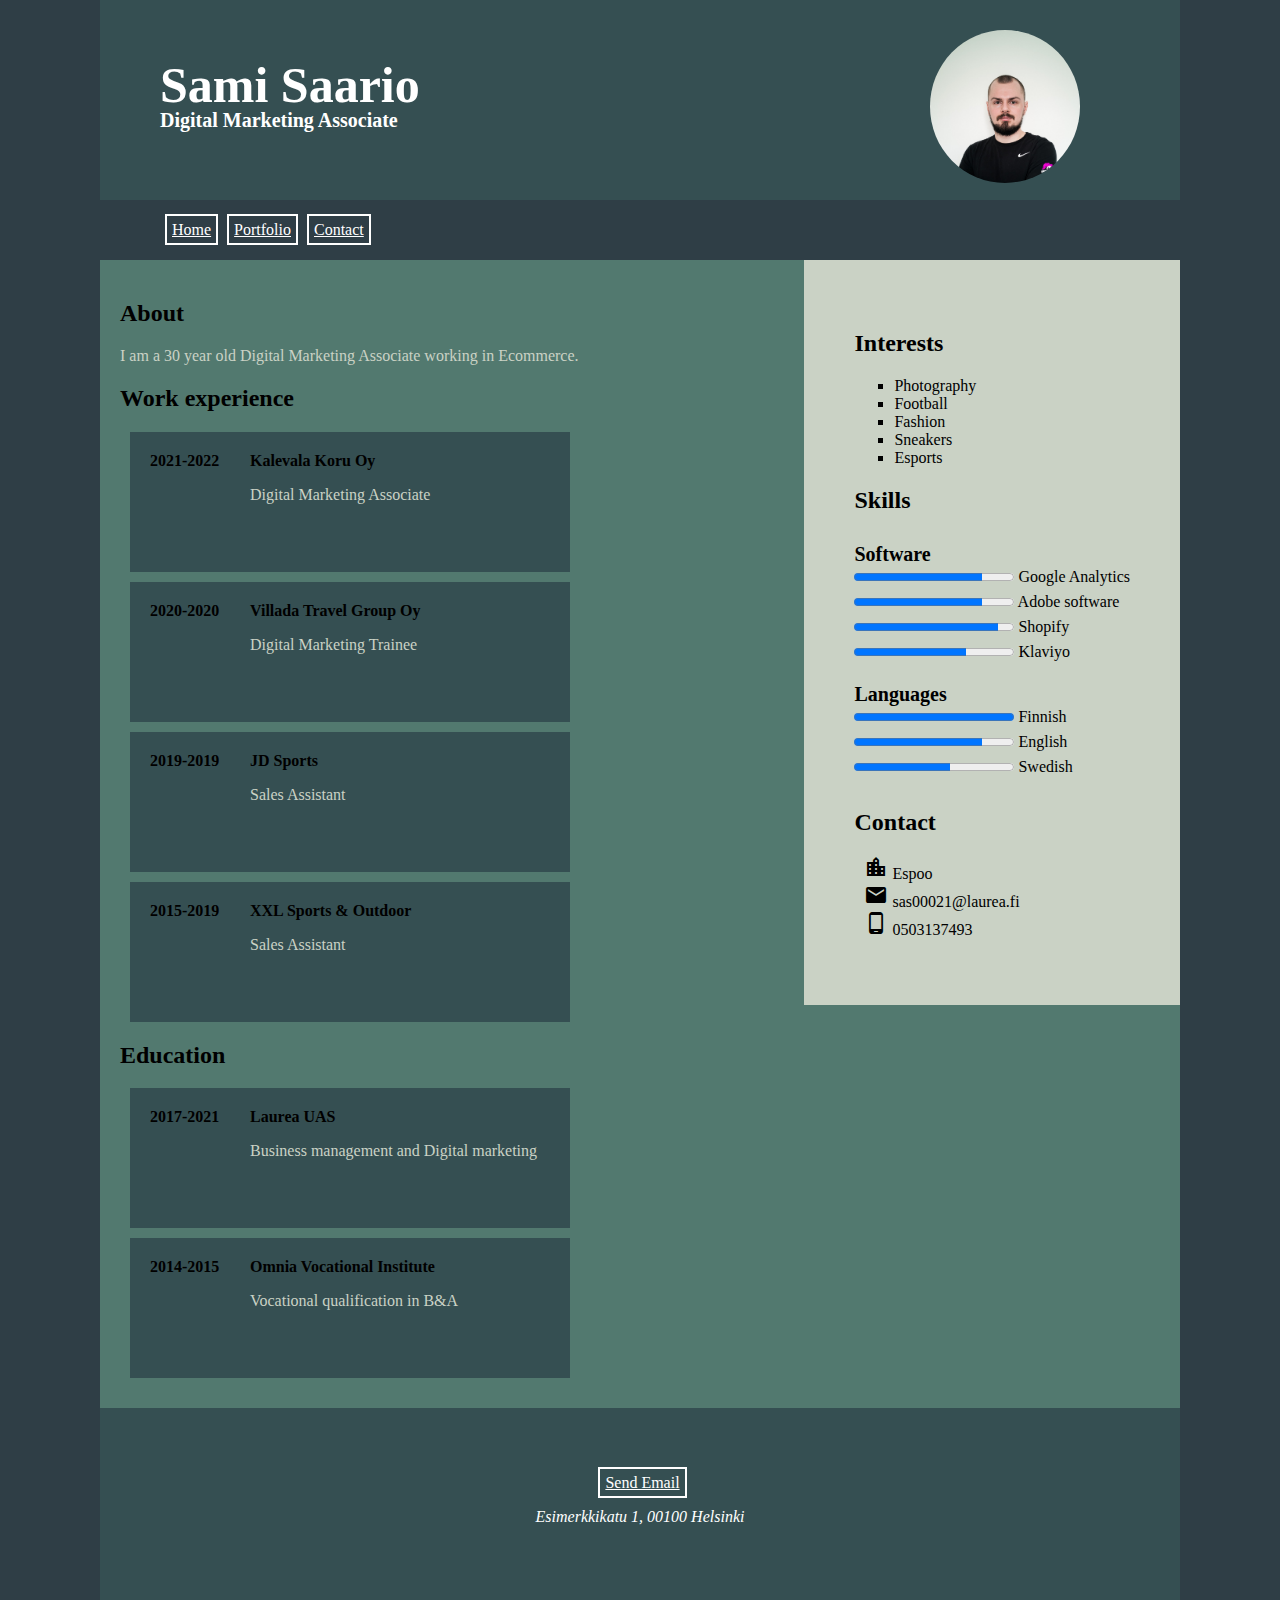
==== index.html @ dad1b07b "Update index.html" ====
<!DOCTYPE html>
<html>
	<head>
		<link rel="stylesheet" href="style.css">
		<link href="https://fonts.googleapis.com/icon?family=Material+Icons" rel="stylesheet">
	</head>
	<body>
<header>
<div class="header">
	<h1>Sami Saario</h1>
<h3>Digital Marketing Associate</h3>
</div>
<img src="cvkuva.jpg" class="cvkuva" alt="profile picture">

</header>
<nav>
		<a href="https://sas00021.github.io/index.html">Home</a>
		<a href="https://sas00021.github.io/portfolio.html">Portfolio</a>
		<a href="#contact">Contact</a>
</nav>
<aside>	
<h2>Interests</h2>
	<ul>
		<li>Photography</li>
		<li>Football</li>
		<li>Fashion</li>
		<li>Sneakers</li>
		<li>Esports</li>
	</ul>
<h2>Skills</h2>
<div class="skills">
<h3>Software</h3>
		<div>
<progress value="80" max="100">80</progress> 
Google Analytics
<br>
<progress value="80" max="100">80</progress> 
Adobe software
<br>
<progress value="90" max="100">90</progress> 
Shopify
<br>
<progress value="70" max="100">70</progress> 
Klaviyo
		</div>
</div>
<div class="skills">
<h3>Languages</h3>
		<div>
<progress value="100" max="100">100</progress> 
Finnish
<br>
<progress value="80" max="100">80</progress> 
English
<br>
<progress value="60" max="100">60</progress> 
Swedish
		</div>
</div>
<h2>Contact</h2>
<ol>
		<li><i class="material-icons">location_city</i> Espoo</li>
		<li><i class="material-icons">email</i> sas00021@laurea.fi</li>
		<li><i class="material-icons">phone_android</i> 0503137493</li>
	</ol>
</div>
</aside>
<section>
		<h2>About</h2>
		<p>I am a 30 year old Digital Marketing Associate working in Ecommerce.</p>
<h2>Work experience</h2>
<article>
	<h4>2021-2022</h4>
	<div class="article">
	<h4>Kalevala Koru Oy</h4>
	<p>Digital Marketing Associate</p>
	</div>
</article>
<article>
	<h4>2020-2020</h4>
	<div class="article">
	<h4>Villada Travel Group Oy</h4>
	<p>Digital Marketing Trainee</p>
	</div>
</article>
<article>
	<h4>2019-2019</h4>
	<div class="article">
	<h4>JD Sports</h4>
	<p>Sales Assistant</p>
	</div>
</article>
<article>
	<h4>2015-2019</h4>
	<div class="article">
	<h4>XXL Sports & Outdoor</h4>
	<p>Sales Assistant</p>
	</div>
</article>
<h2>Education</h2>
<article>
	<h4>2017-2021</h4>
	<div class="article">
	<h4>Laurea UAS</h4>
	<p>Business management and Digital marketing</p>
	</div>
</article>
<article>
	<h4>2014-2015</h4>
	<div class="article">
	<h4>Omnia Vocational Institute</h4>
	<p>Vocational qualification in B&A</p>
	</div>
</article>
</section>
<footer id="contact">
<a href="mailto:email@example.com">Send Email</a>
<address>
Esimerkkikatu 1, 00100 Helsinki
</address>
</footer>
	</body>
</html>
---- style.css ----
body {
background-color: #2F3E46;
max-width: 1080px;
  margin: auto;
}
header {
background-color: #354F52;
color: White;
height: 200px;
text-align: center;
}
nav {
background-color: #2F3E46;
color: White;
height: 50px;
padding: 5px 60px;
}
section {
background-color: #52796F;
padding: 20px;
}
article {
height: 100px;
width: 400px;
background-color: #354F52;
padding: 20px;
margin: 10px;
}
aside {
float: right;
background-color: #CAD2C5;
padding: 50px;
}
footer {
background-color: #354F52;
color: White;
height: 100px;
text-align: center;
padding: 50px;
}
h1 {
font-size: 50px;
line-height: 50px;
margin: 0;
}
h3 {
font-size: 20px;
text-align: left;
line-height: 20px;
margin: 0;
}
p {
color: #CAD2C5;
font-size: 16px; 
}
ol {
padding: 0px 10px;
list-style-type: none;
}
ul {list-style-type: square;
}
a {
line-height: 50px;
color: #FFFFFF;
border: 2px solid #FFFFFF;
margin-left: 5px;
padding: 5px 5px;
}
.row {
display: flex;
flex-wrap: wrap;
padding: 10px;
}
.column {
  flex: 50%;
  padding: 0 4px;
}
.column img {
  width: 300px;
  margin-top: 8px;
  vertical-align: middle;
}
.text {
width: 600px;
background-color: #354F52;
padding: 20px;
}
.cvkuva {
border-radius: 50%;
width: 150px;
float: right;
padding: 30px 100px;
}
.header {
float: left;
padding: 60px;
}
.article {
width: 300px;
float: right;
text-align: left;
}
h4 {
display: inline;
}
.skills {
padding: 10px 0px;
line-height: 25px;
}
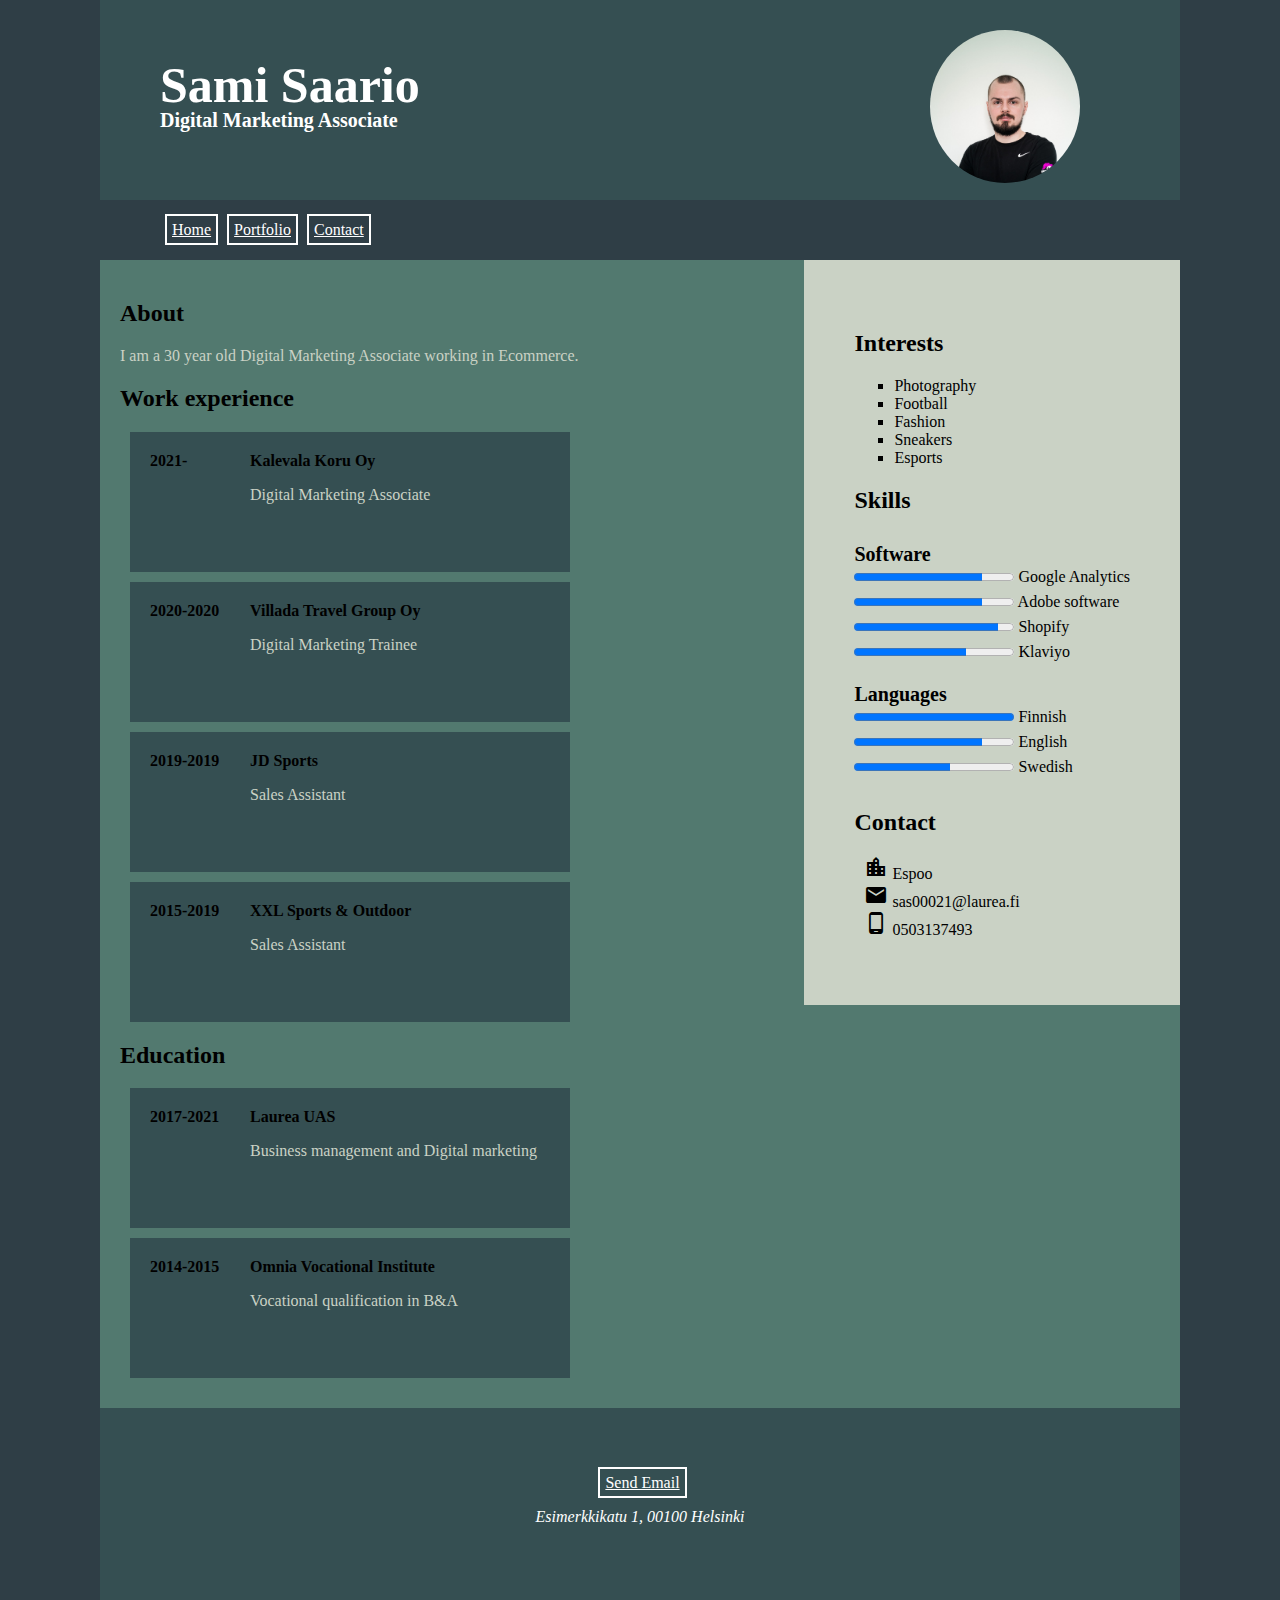
==== commit 2df2b707: "Update index.html" ====
--- a/index.html
+++ b/index.html
@@ -70,7 +70,7 @@
 		<p>I am a 30 year old Digital Marketing Associate working in Ecommerce.</p>
 <h2>Work experience</h2>
 <article>
-	<h4>2021-2022</h4>
+	<h4>2021-</h4>
 	<div class="article">
 	<h4>Kalevala Koru Oy</h4>
 	<p>Digital Marketing Associate</p>
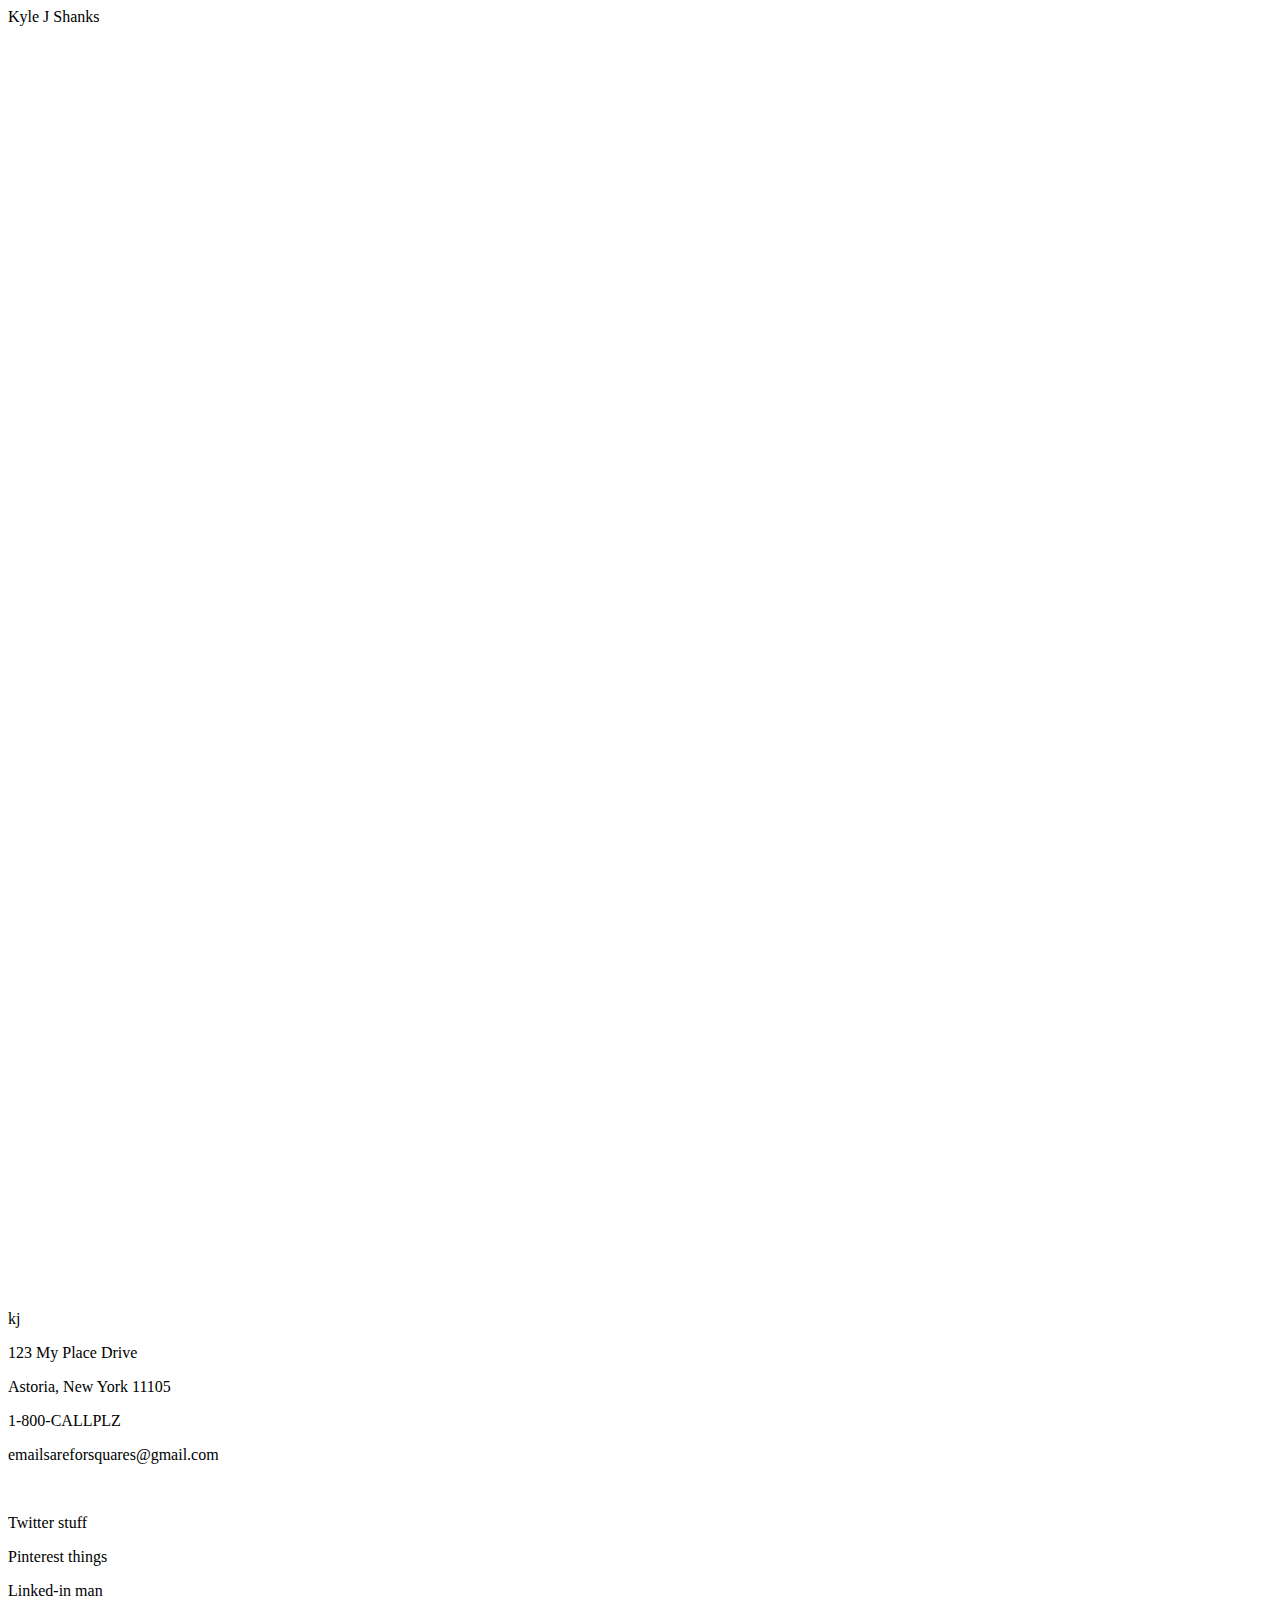
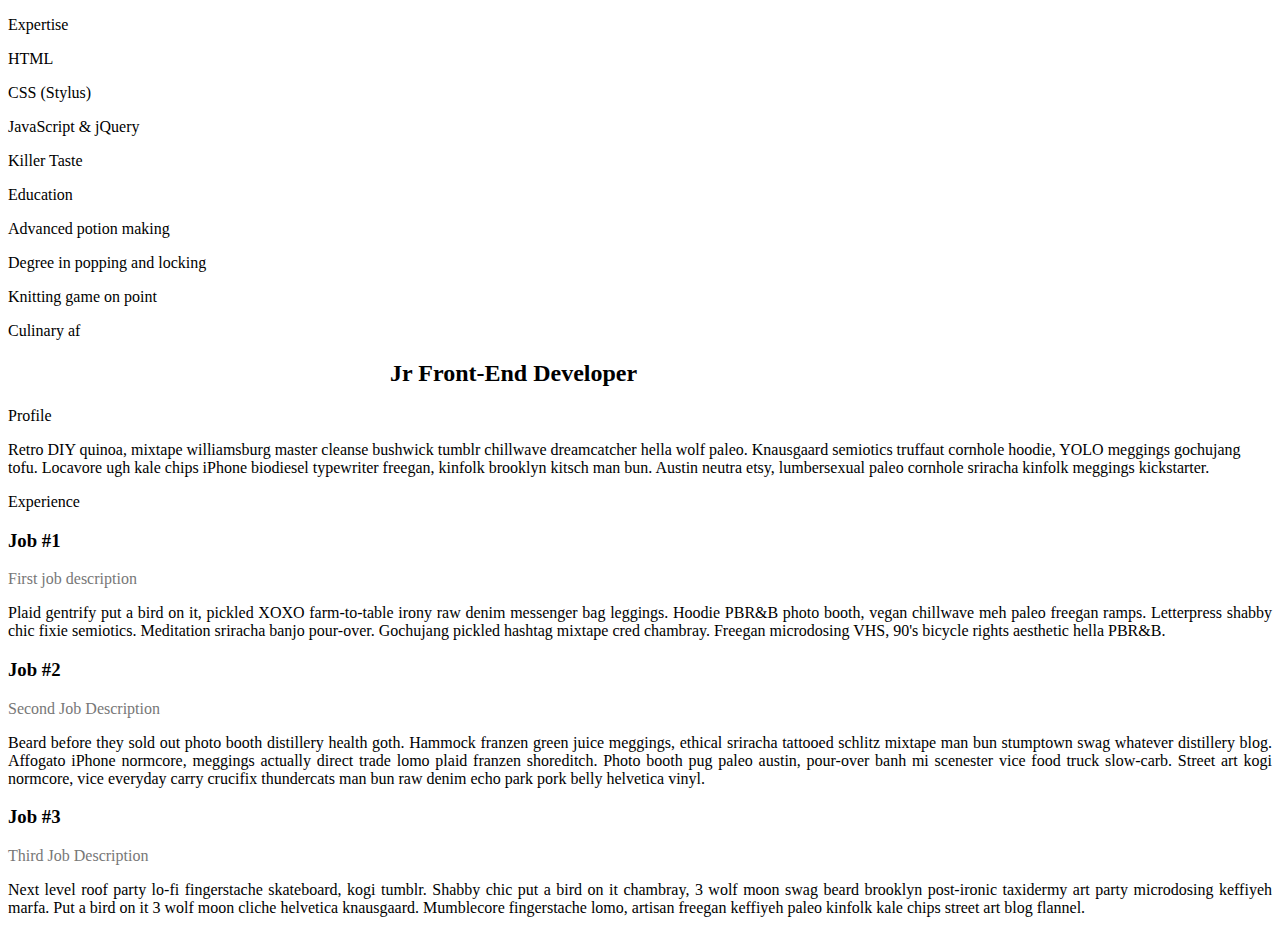
==== commit 9195bd02: "joo" ====
--- a/index.html
+++ b/index.html
@@ -2,122 +2,61 @@
 <html>
 	<head>
 		<link rel="stylesheet" href="style.css">
-		<link href="https://fonts.googleapis.com/icon?family=Material+Icons" rel="stylesheet">
+		<link href='https://fonts.googleapis.com/css?family=Open+Sans:300,400,600' rel='stylesheet' type='text/css'>
+<link href='https://fonts.googleapis.com/css?family=Raleway:100' rel='stylesheet' type='text/css'>
+<link href='https://fonts.googleapis.com/css?family=Montserrat' rel='stylesheet' type='text/css'>
 	</head>
 	<body>
-<header>
-<div class="header">
-	<h1>Sami Saario</h1>
-<h3>Digital Marketing Associate</h3>
+<!-- PAGE STUFF -->
+<div class="rela-block page">
+    <div class="rela-block top-bar">
+        <div class="caps name"><div class="abs-center">Kyle J Shanks</div></div>
+    </div>
+    <div class="side-bar">
+        <div class="mugshot">
+            <div class="logo">
+                <svg viewbox="0 0 80 80" class="rela-block logo-svg">
+                    <path d="M 10 10 L 52 10 L 72 30 L 72 70 L 30 70 L 10 50 Z" stroke-width="2.5" fill="none"/>
+                </svg>
+                <p class="logo-text">kj</p>
+            </div>
+        </div>
+        <p>123 My Place Drive</p>
+        <p>Astoria, New York 11105</p>
+        <p>1-800-CALLPLZ</p>
+        <p>emailsareforsquares@gmail.com</p><br>
+        <p class="rela-block social twitter">Twitter stuff</p>
+        <p class="rela-block social pinterest">Pinterest things</p>
+        <p class="rela-block social linked-in">Linked-in man</p>
+        <p class="rela-block caps side-header">Expertise</p>
+        <p class="rela-block list-thing">HTML</p>
+        <p class="rela-block list-thing">CSS (Stylus)</p>
+        <p class="rela-block list-thing">JavaScript & jQuery</p>
+        <p class="rela-block list-thing">Killer Taste</p>
+        <p class="rela-block caps side-header">Education</p>
+        <p class="rela-block list-thing">Advanced potion making</p>
+        <p class="rela-block list-thing">Degree in popping and locking</p>
+        <p class="rela-block list-thing">Knitting game on point</p>
+        <p class="rela-block list-thing">Culinary af</p>
+    </div>
+    <div class="rela-block content-container">
+        <h2 class="rela-block caps title">Jr Front-End Developer</h2>
+        <div class="rela-block separator"></div>
+        <div class="rela-block caps greyed">Profile</div>
+        <p class="long-margin">Retro DIY quinoa, mixtape williamsburg master cleanse bushwick tumblr chillwave dreamcatcher hella wolf paleo. Knausgaard semiotics truffaut cornhole hoodie, YOLO meggings gochujang tofu. Locavore ugh kale chips iPhone biodiesel typewriter freegan, kinfolk brooklyn kitsch man bun. Austin neutra etsy, lumbersexual paleo cornhole sriracha kinfolk meggings kickstarter. </p>
+        <div class="rela-block caps greyed">Experience</div>
+
+        <h3>Job #1</h3>
+        <p class="light">First job description</p>
+        <p class="justified">Plaid gentrify put a bird on it, pickled XOXO farm-to-table irony raw denim messenger bag leggings. Hoodie PBR&B photo booth, vegan chillwave meh paleo freegan ramps. Letterpress shabby chic fixie semiotics. Meditation sriracha banjo pour-over. Gochujang pickled hashtag mixtape cred chambray. Freegan microdosing VHS, 90's bicycle rights aesthetic hella PBR&B. </p>
+        
+        <h3>Job #2</h3>
+        <p class="light">Second Job Description</p>
+        <p class="justified">Beard before they sold out photo booth distillery health goth. Hammock franzen green juice meggings, ethical sriracha tattooed schlitz mixtape man bun stumptown swag whatever distillery blog. Affogato iPhone normcore, meggings actually direct trade lomo plaid franzen shoreditch. Photo booth pug paleo austin, pour-over banh mi scenester vice food truck slow-carb. Street art kogi normcore, vice everyday carry crucifix thundercats man bun raw denim echo park pork belly helvetica vinyl. </p>
+        
+        <h3>Job #3</h3>
+        <p class="light">Third Job Description</p>
+        <p class="justified">Next level roof party lo-fi fingerstache skateboard, kogi tumblr. Shabby chic put a bird on it chambray, 3 wolf moon swag beard brooklyn post-ironic taxidermy art party microdosing keffiyeh marfa. Put a bird on it 3 wolf moon cliche helvetica knausgaard. Mumblecore fingerstache lomo, artisan freegan keffiyeh paleo kinfolk kale chips street art blog flannel.</p>
+    </div>
 </div>
-<img src="cvkuva.jpg" class="cvkuva" alt="profile picture">
-
-</header>
-<nav>
-		<a href="https://sas00021.github.io/index.html">Home</a>
-		<a href="https://sas00021.github.io/portfolio.html">Portfolio</a>
-		<a href="#contact">Contact</a>
-</nav>
-<aside>	
-<h2>Interests</h2>
-	<ul>
-		<li>Photography</li>
-		<li>Football</li>
-		<li>Fashion</li>
-		<li>Sneakers</li>
-		<li>Esports</li>
-	</ul>
-<h2>Skills</h2>
-<div class="skills">
-<h3>Software</h3>
-		<div>
-<progress value="80" max="100">80</progress> 
-Google Analytics
-<br>
-<progress value="80" max="100">80</progress> 
-Adobe software
-<br>
-<progress value="90" max="100">90</progress> 
-Shopify
-<br>
-<progress value="70" max="100">70</progress> 
-Klaviyo
-		</div>
-</div>
-<div class="skills">
-<h3>Languages</h3>
-		<div>
-<progress value="100" max="100">100</progress> 
-Finnish
-<br>
-<progress value="80" max="100">80</progress> 
-English
-<br>
-<progress value="60" max="100">60</progress> 
-Swedish
-		</div>
-</div>
-<h2>Contact</h2>
-<ol>
-		<li><i class="material-icons">location_city</i> Espoo</li>
-		<li><i class="material-icons">email</i> sas00021@laurea.fi</li>
-		<li><i class="material-icons">phone_android</i> 0503137493</li>
-	</ol>
-</div>
-</aside>
-<section>
-		<h2>About</h2>
-		<p>I am a 30 year old Digital Marketing Associate working in Ecommerce.</p>
-<h2>Work experience</h2>
-<article>
-	<h4>2021-</h4>
-	<div class="article">
-	<h4>Kalevala Koru Oy</h4>
-	<p>Digital Marketing Associate</p>
-	</div>
-</article>
-<article>
-	<h4>2020-2020</h4>
-	<div class="article">
-	<h4>Villada Travel Group Oy</h4>
-	<p>Digital Marketing Trainee</p>
-	</div>
-</article>
-<article>
-	<h4>2019-2019</h4>
-	<div class="article">
-	<h4>JD Sports</h4>
-	<p>Sales Assistant</p>
-	</div>
-</article>
-<article>
-	<h4>2015-2019</h4>
-	<div class="article">
-	<h4>XXL Sports & Outdoor</h4>
-	<p>Sales Assistant</p>
-	</div>
-</article>
-<h2>Education</h2>
-<article>
-	<h4>2017-2021</h4>
-	<div class="article">
-	<h4>Laurea UAS</h4>
-	<p>Business management and Digital marketing</p>
-	</div>
-</article>
-<article>
-	<h4>2014-2015</h4>
-	<div class="article">
-	<h4>Omnia Vocational Institute</h4>
-	<p>Vocational qualification in B&A</p>
-	</div>
-</article>
-</section>
-<footer id="contact">
-<a href="mailto:email@example.com">Send Email</a>
-<address>
-Esimerkkikatu 1, 00100 Helsinki
-</address>
-</footer>
-	</body>
 </html>
--- a/style.css
+++ b/style.css
@@ -1,109 +1,150 @@
-body {
-background-color: #2F3E46;
-max-width: 1080px;
-  margin: auto;
-}
-header {
-background-color: #354F52;
-color: White;
-height: 200px;
-text-align: center;
-}
-nav {
-background-color: #2F3E46;
-color: White;
-height: 50px;
-padding: 5px 60px;
-}
-section {
-background-color: #52796F;
-padding: 20px;
-}
-article {
-height: 100px;
-width: 400px;
-background-color: #354F52;
-padding: 20px;
-margin: 10px;
-}
-aside {
-float: right;
-background-color: #CAD2C5;
-padding: 50px;
-}
-footer {
-background-color: #354F52;
-color: White;
-height: 100px;
-text-align: center;
-padding: 50px;
-}
-h1 {
-font-size: 50px;
-line-height: 50px;
-margin: 0;
-}
-h3 {
-font-size: 20px;
-text-align: left;
-line-height: 20px;
-margin: 0;
-}
-p {
-color: #CAD2C5;
-font-size: 16px; 
-}
-ol {
-padding: 0px 10px;
-list-style-type: none;
-}
-ul {list-style-type: square;
-}
-a {
-line-height: 50px;
-color: #FFFFFF;
-border: 2px solid #FFFFFF;
-margin-left: 5px;
-padding: 5px 5px;
-}
-.row {
-display: flex;
-flex-wrap: wrap;
-padding: 10px;
-}
-.column {
-  flex: 50%;
-  padding: 0 4px;
-}
-.column img {
-  width: 300px;
-  margin-top: 8px;
-  vertical-align: middle;
-}
-.text {
-width: 600px;
-background-color: #354F52;
-padding: 20px;
-}
-.cvkuva {
-border-radius: 50%;
-width: 150px;
-float: right;
-padding: 30px 100px;
-}
-.header {
-float: left;
-padding: 60px;
-}
-.article {
-width: 300px;
-float: right;
-text-align: left;
-}
-h4 {
-display: inline;
-}
-.skills {
-padding: 10px 0px;
-line-height: 25px;
-}+// MIXINS
+//Dummy Variable
+$x = false;
+// The top, left, right, and bottom are optional
+setup(display, position, margin, top = null, right = null, bottom = null, left = null)  
+    display display
+    position position
+    margin margin
+    top top
+    left left
+    right right
+    bottom bottom
+        
+font(font-family, font-size, letter-spacing, font-weight, line-height = 1)
+    font-family font-family
+    font-size font-size
+    letter-spacing letter-spacing
+    font-weight font-weight
+    line-height line-height
+        
+// GENERAL FONTS AND CLASSES AND SETUP STUFF
+* {box-sizing: border-box; transition: 0.35s ease;}
+    
+.rela-block
+    setup(block, relative, auto)
+.rela-inline
+    setup(inline-block, relative, auto)
+.floated
+    setup(inline-block, relative, $x)
+    float left
+    
+.abs-center
+    setup($x, absolute, $x, 50%, $x, $x, 50%)
+    transform translate(-50%, -50%)
+    text-align center
+    width 88%
+    
+// --- COLORS ---
+
+// --- PAGE STYLINGS ---
+body
+    font('Open Sans',18px,0px,400,28px)
+    background: url('http://kingofwallpapers.com/leaves/leaves-016.jpg') right no-repeat
+    background-size: cover
+    &:before
+        content ""
+        setup($x,fixed,0,0,0,0,0)
+        background-color rgba(255,255,255,0.92)
+    
+.caps {text-transform: uppercase;}
+.justified {text-align: justify;}
+p.light {color: #777;}
+h2 {font('Open Sans',30px,5px,600,40px); color: black}
+h3 {font('Open Sans',21px,1px,600,28px); color: black}
+    
+.page
+    width 90%
+    max-width 1200px
+    margin 80px auto
+    background-color white
+    box-shadow 6px 10px 28px 0px rgba(0,0,0,0.4)
+    
+.top-bar
+    height 220px
+    background-color #848484
+    color white
+    
+.name
+    setup($x,absolute,$x,$x,0,0,calc(350px + 5%))
+    height 120px
+    text-align center
+    font('Raleway',58px,8px,100,60px)
+    & div {width: 94%}
+    
+.side-bar
+    setup($x,absolute,$x,60px,$x,0,5%)
+    width 350px
+    background-color #F7E0C1
+    padding 320px 30px 50px
+        
+.mugshot
+    setup($x,absolute,$x,50px,$x,$x,70px)
+    height 210px
+    width 210px
+    & .logo {margin: -23px;}
+    
+.logo
+    $midSize = 250px;    // Controls overall size
+    setup($x,absolute,$x,0,$x,$x,0)
+    z-index 100
+    margin 0
+    color black
+    height $midSize
+    width $midSize
+    & .logo-svg
+        height 100%
+        width 100%
+        stroke black
+        cursor pointer
+    & .logo-text
+        setup($x, absolute, $x, 58%, 16%)
+        cursor pointer
+        font("Montserrat", $midSize/5 + $midSize/50, 0px, 400, $midSize/5 + $midSize/30)
+
+.social
+    padding-left 60px
+    margin-bottom 20px
+    cursor pointer
+    &:before
+        content ""
+        setup($x,absolute,$x,-4px,$x,$x,10px)
+        height 35px
+        width 35px
+        background-size cover !important
+    &.twitter:before{background: url('https://cdn3.iconfinder.com/data/icons/social-media-2026/60/Socialmedia_icons_Twitter-07-128.png') center no-repeat}
+    &.pinterest:before{background: url('https://cdn3.iconfinder.com/data/icons/social-media-2026/60/Socialmedia_icons_Pinterest-23-128.png') center no-repeat}
+    &.linked-in:before{background: url('https://cdn3.iconfinder.com/data/icons/social-media-2026/60/Socialmedia_icons_LinkedIn-128.png') center no-repeat;}
+        
+.side-header
+    font('Open Sans',18px,4px,600,28px)
+    margin 60px auto 10px
+    padding-bottom 5px
+    border-bottom 1px solid #888
+    
+.list-thing {padding-left: 25px; margin-bottom: 10px}
+        
+.content-container
+    margin-right 0
+    width calc(95% - 350px)
+    padding 25px 40px 50px
+    & > * {margin: 0 auto 25px}
+    & > h3 {margin: 0 auto 5px}
+    & > p.long-margin {margin: 0 auto 50px}
+
+.title{width: 80%; text-align: center}
+
+.separator
+    width 240px
+    height 2px
+    background-color #999
+    
+.greyed
+    background-color #DDD
+    width 100%
+    max-width 580px
+    text-align center
+    font('Open Sans',18px,6px,600,28px)
+    
+@media screen and (max-width: 1150px)
+    .name {color: white; font('Raleway',38px,6px,100,48px)}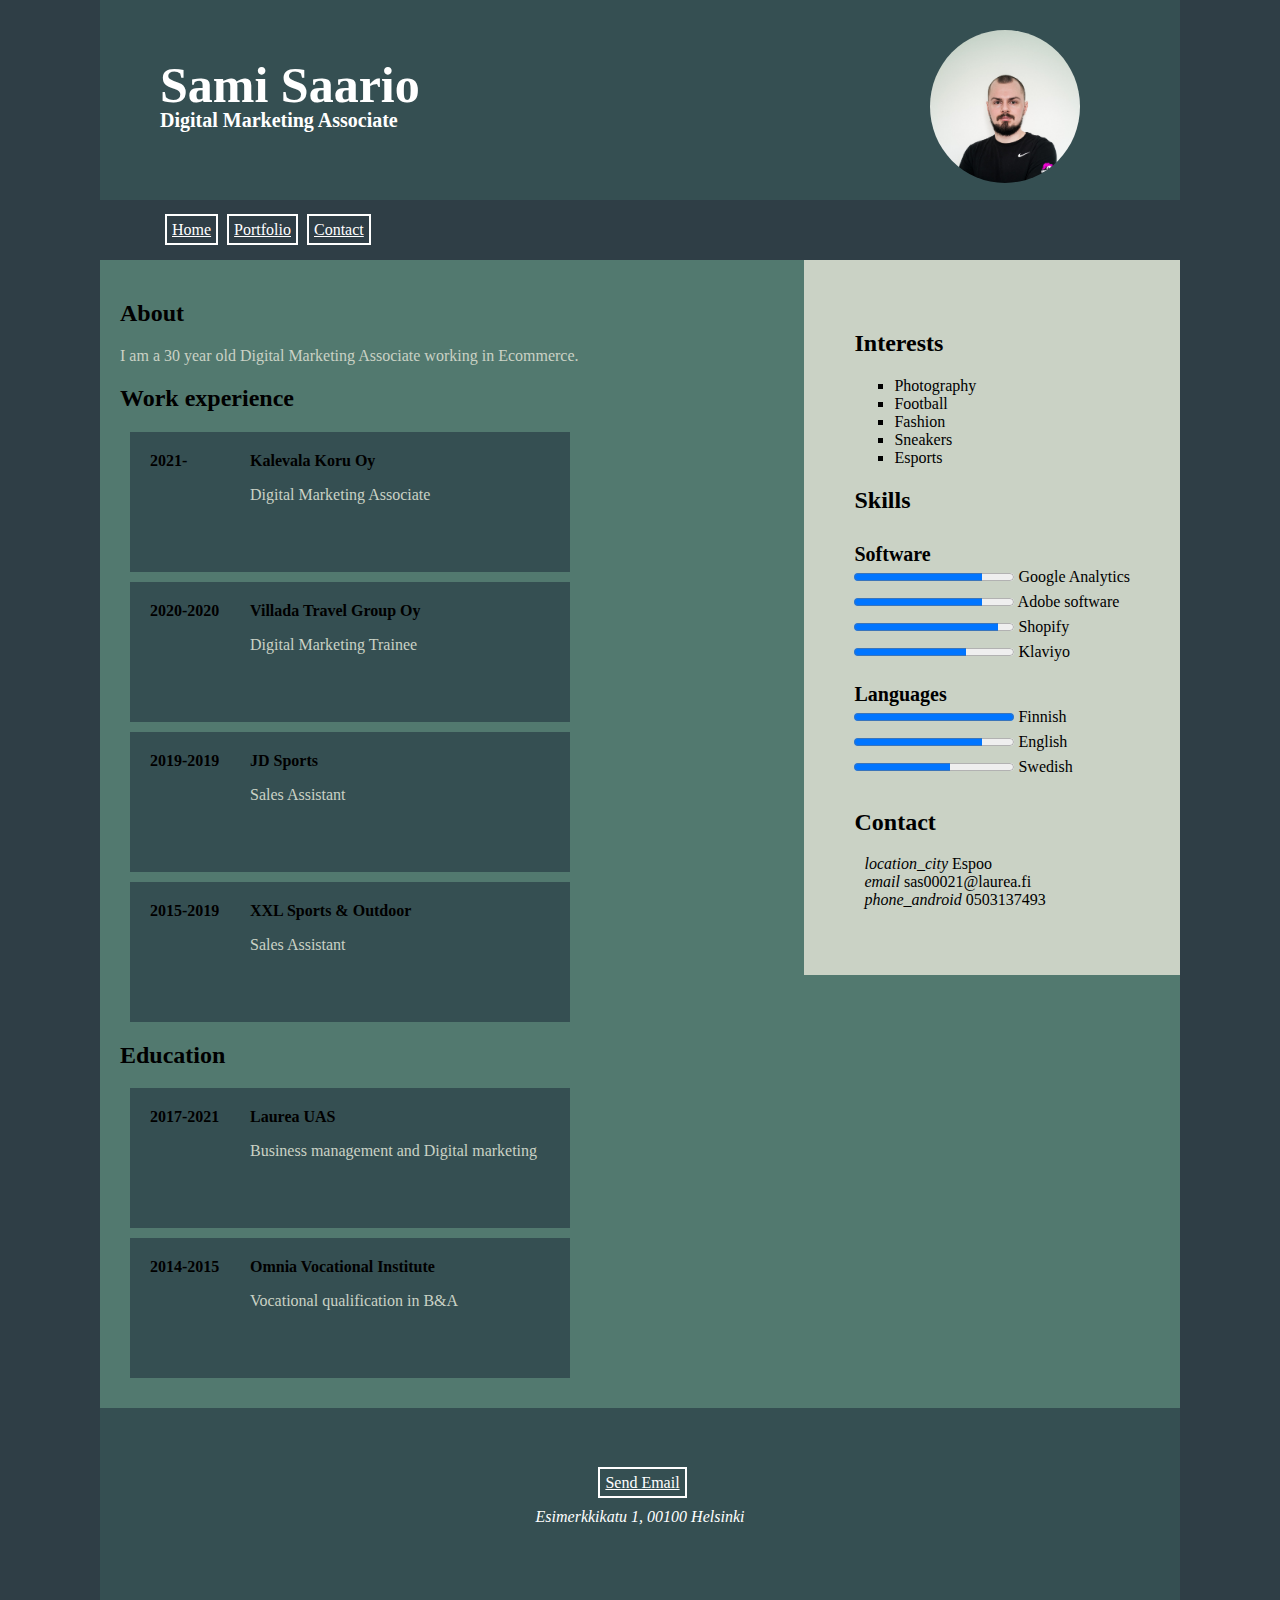
==== commit 58ba6ad4: "joo" ====
--- a/index.html
+++ b/index.html
@@ -7,56 +7,119 @@
 <link href='https://fonts.googleapis.com/css?family=Montserrat' rel='stylesheet' type='text/css'>
 	</head>
 	<body>
-<!-- PAGE STUFF -->
-<div class="rela-block page">
-    <div class="rela-block top-bar">
-        <div class="caps name"><div class="abs-center">Kyle J Shanks</div></div>
-    </div>
-    <div class="side-bar">
-        <div class="mugshot">
-            <div class="logo">
-                <svg viewbox="0 0 80 80" class="rela-block logo-svg">
-                    <path d="M 10 10 L 52 10 L 72 30 L 72 70 L 30 70 L 10 50 Z" stroke-width="2.5" fill="none"/>
-                </svg>
-                <p class="logo-text">kj</p>
-            </div>
-        </div>
-        <p>123 My Place Drive</p>
-        <p>Astoria, New York 11105</p>
-        <p>1-800-CALLPLZ</p>
-        <p>emailsareforsquares@gmail.com</p><br>
-        <p class="rela-block social twitter">Twitter stuff</p>
-        <p class="rela-block social pinterest">Pinterest things</p>
-        <p class="rela-block social linked-in">Linked-in man</p>
-        <p class="rela-block caps side-header">Expertise</p>
-        <p class="rela-block list-thing">HTML</p>
-        <p class="rela-block list-thing">CSS (Stylus)</p>
-        <p class="rela-block list-thing">JavaScript & jQuery</p>
-        <p class="rela-block list-thing">Killer Taste</p>
-        <p class="rela-block caps side-header">Education</p>
-        <p class="rela-block list-thing">Advanced potion making</p>
-        <p class="rela-block list-thing">Degree in popping and locking</p>
-        <p class="rela-block list-thing">Knitting game on point</p>
-        <p class="rela-block list-thing">Culinary af</p>
-    </div>
-    <div class="rela-block content-container">
-        <h2 class="rela-block caps title">Jr Front-End Developer</h2>
-        <div class="rela-block separator"></div>
-        <div class="rela-block caps greyed">Profile</div>
-        <p class="long-margin">Retro DIY quinoa, mixtape williamsburg master cleanse bushwick tumblr chillwave dreamcatcher hella wolf paleo. Knausgaard semiotics truffaut cornhole hoodie, YOLO meggings gochujang tofu. Locavore ugh kale chips iPhone biodiesel typewriter freegan, kinfolk brooklyn kitsch man bun. Austin neutra etsy, lumbersexual paleo cornhole sriracha kinfolk meggings kickstarter. </p>
-        <div class="rela-block caps greyed">Experience</div>
+<header>
+<div class="header">
+	<h1>Sami Saario</h1>
+<h3>Digital Marketing Associate</h3>
+</div>
+<img src="cvkuva.jpg" class="cvkuva" alt="profile picture">
 
-        <h3>Job #1</h3>
-        <p class="light">First job description</p>
-        <p class="justified">Plaid gentrify put a bird on it, pickled XOXO farm-to-table irony raw denim messenger bag leggings. Hoodie PBR&B photo booth, vegan chillwave meh paleo freegan ramps. Letterpress shabby chic fixie semiotics. Meditation sriracha banjo pour-over. Gochujang pickled hashtag mixtape cred chambray. Freegan microdosing VHS, 90's bicycle rights aesthetic hella PBR&B. </p>
-        
-        <h3>Job #2</h3>
-        <p class="light">Second Job Description</p>
-        <p class="justified">Beard before they sold out photo booth distillery health goth. Hammock franzen green juice meggings, ethical sriracha tattooed schlitz mixtape man bun stumptown swag whatever distillery blog. Affogato iPhone normcore, meggings actually direct trade lomo plaid franzen shoreditch. Photo booth pug paleo austin, pour-over banh mi scenester vice food truck slow-carb. Street art kogi normcore, vice everyday carry crucifix thundercats man bun raw denim echo park pork belly helvetica vinyl. </p>
-        
-        <h3>Job #3</h3>
-        <p class="light">Third Job Description</p>
-        <p class="justified">Next level roof party lo-fi fingerstache skateboard, kogi tumblr. Shabby chic put a bird on it chambray, 3 wolf moon swag beard brooklyn post-ironic taxidermy art party microdosing keffiyeh marfa. Put a bird on it 3 wolf moon cliche helvetica knausgaard. Mumblecore fingerstache lomo, artisan freegan keffiyeh paleo kinfolk kale chips street art blog flannel.</p>
-    </div>
+</header>
+<nav>
+		<a href="https://sas00021.github.io/index.html">Home</a>
+		<a href="https://sas00021.github.io/portfolio.html">Portfolio</a>
+		<a href="#contact">Contact</a>
+</nav>
+<aside>	
+<h2>Interests</h2>
+	<ul>
+		<li>Photography</li>
+		<li>Football</li>
+		<li>Fashion</li>
+		<li>Sneakers</li>
+		<li>Esports</li>
+	</ul>
+<h2>Skills</h2>
+<div class="skills">
+<h3>Software</h3>
+		<div>
+<progress value="80" max="100">80</progress> 
+Google Analytics
+<br>
+<progress value="80" max="100">80</progress> 
+Adobe software
+<br>
+<progress value="90" max="100">90</progress> 
+Shopify
+<br>
+<progress value="70" max="100">70</progress> 
+Klaviyo
+		</div>
 </div>
+<div class="skills">
+<h3>Languages</h3>
+		<div>
+<progress value="100" max="100">100</progress> 
+Finnish
+<br>
+<progress value="80" max="100">80</progress> 
+English
+<br>
+<progress value="60" max="100">60</progress> 
+Swedish
+		</div>
+</div>
+<h2>Contact</h2>
+<ol>
+		<li><i class="material-icons">location_city</i> Espoo</li>
+		<li><i class="material-icons">email</i> sas00021@laurea.fi</li>
+		<li><i class="material-icons">phone_android</i> 0503137493</li>
+	</ol>
+</div>
+</aside>
+<section>
+		<h2>About</h2>
+		<p>I am a 30 year old Digital Marketing Associate working in Ecommerce.</p>
+<h2>Work experience</h2>
+<article>
+	<h4>2021-</h4>
+	<div class="article">
+	<h4>Kalevala Koru Oy</h4>
+	<p>Digital Marketing Associate</p>
+	</div>
+</article>
+<article>
+	<h4>2020-2020</h4>
+	<div class="article">
+	<h4>Villada Travel Group Oy</h4>
+	<p>Digital Marketing Trainee</p>
+	</div>
+</article>
+<article>
+	<h4>2019-2019</h4>
+	<div class="article">
+	<h4>JD Sports</h4>
+	<p>Sales Assistant</p>
+	</div>
+</article>
+<article>
+	<h4>2015-2019</h4>
+	<div class="article">
+	<h4>XXL Sports & Outdoor</h4>
+	<p>Sales Assistant</p>
+	</div>
+</article>
+<h2>Education</h2>
+<article>
+	<h4>2017-2021</h4>
+	<div class="article">
+	<h4>Laurea UAS</h4>
+	<p>Business management and Digital marketing</p>
+	</div>
+</article>
+<article>
+	<h4>2014-2015</h4>
+	<div class="article">
+	<h4>Omnia Vocational Institute</h4>
+	<p>Vocational qualification in B&A</p>
+	</div>
+</article>
+</section>
+<footer id="contact">
+<a href="mailto:email@example.com">Send Email</a>
+<address>
+Esimerkkikatu 1, 00100 Helsinki
+</address>
+</footer>
+	</body>
 </html>
--- a/style.css
+++ b/style.css
@@ -1,150 +1,109 @@
-// MIXINS
-//Dummy Variable
-$x = false;
-// The top, left, right, and bottom are optional
-setup(display, position, margin, top = null, right = null, bottom = null, left = null)  
-    display display
-    position position
-    margin margin
-    top top
-    left left
-    right right
-    bottom bottom
-        
-font(font-family, font-size, letter-spacing, font-weight, line-height = 1)
-    font-family font-family
-    font-size font-size
-    letter-spacing letter-spacing
-    font-weight font-weight
-    line-height line-height
-        
-// GENERAL FONTS AND CLASSES AND SETUP STUFF
-* {box-sizing: border-box; transition: 0.35s ease;}
-    
-.rela-block
-    setup(block, relative, auto)
-.rela-inline
-    setup(inline-block, relative, auto)
-.floated
-    setup(inline-block, relative, $x)
-    float left
-    
-.abs-center
-    setup($x, absolute, $x, 50%, $x, $x, 50%)
-    transform translate(-50%, -50%)
-    text-align center
-    width 88%
-    
-// --- COLORS ---
-
-// --- PAGE STYLINGS ---
-body
-    font('Open Sans',18px,0px,400,28px)
-    background: url('http://kingofwallpapers.com/leaves/leaves-016.jpg') right no-repeat
-    background-size: cover
-    &:before
-        content ""
-        setup($x,fixed,0,0,0,0,0)
-        background-color rgba(255,255,255,0.92)
-    
-.caps {text-transform: uppercase;}
-.justified {text-align: justify;}
-p.light {color: #777;}
-h2 {font('Open Sans',30px,5px,600,40px); color: black}
-h3 {font('Open Sans',21px,1px,600,28px); color: black}
-    
-.page
-    width 90%
-    max-width 1200px
-    margin 80px auto
-    background-color white
-    box-shadow 6px 10px 28px 0px rgba(0,0,0,0.4)
-    
-.top-bar
-    height 220px
-    background-color #848484
-    color white
-    
-.name
-    setup($x,absolute,$x,$x,0,0,calc(350px + 5%))
-    height 120px
-    text-align center
-    font('Raleway',58px,8px,100,60px)
-    & div {width: 94%}
-    
-.side-bar
-    setup($x,absolute,$x,60px,$x,0,5%)
-    width 350px
-    background-color #F7E0C1
-    padding 320px 30px 50px
-        
-.mugshot
-    setup($x,absolute,$x,50px,$x,$x,70px)
-    height 210px
-    width 210px
-    & .logo {margin: -23px;}
-    
-.logo
-    $midSize = 250px;    // Controls overall size
-    setup($x,absolute,$x,0,$x,$x,0)
-    z-index 100
-    margin 0
-    color black
-    height $midSize
-    width $midSize
-    & .logo-svg
-        height 100%
-        width 100%
-        stroke black
-        cursor pointer
-    & .logo-text
-        setup($x, absolute, $x, 58%, 16%)
-        cursor pointer
-        font("Montserrat", $midSize/5 + $midSize/50, 0px, 400, $midSize/5 + $midSize/30)
-
-.social
-    padding-left 60px
-    margin-bottom 20px
-    cursor pointer
-    &:before
-        content ""
-        setup($x,absolute,$x,-4px,$x,$x,10px)
-        height 35px
-        width 35px
-        background-size cover !important
-    &.twitter:before{background: url('https://cdn3.iconfinder.com/data/icons/social-media-2026/60/Socialmedia_icons_Twitter-07-128.png') center no-repeat}
-    &.pinterest:before{background: url('https://cdn3.iconfinder.com/data/icons/social-media-2026/60/Socialmedia_icons_Pinterest-23-128.png') center no-repeat}
-    &.linked-in:before{background: url('https://cdn3.iconfinder.com/data/icons/social-media-2026/60/Socialmedia_icons_LinkedIn-128.png') center no-repeat;}
-        
-.side-header
-    font('Open Sans',18px,4px,600,28px)
-    margin 60px auto 10px
-    padding-bottom 5px
-    border-bottom 1px solid #888
-    
-.list-thing {padding-left: 25px; margin-bottom: 10px}
-        
-.content-container
-    margin-right 0
-    width calc(95% - 350px)
-    padding 25px 40px 50px
-    & > * {margin: 0 auto 25px}
-    & > h3 {margin: 0 auto 5px}
-    & > p.long-margin {margin: 0 auto 50px}
-
-.title{width: 80%; text-align: center}
-
-.separator
-    width 240px
-    height 2px
-    background-color #999
-    
-.greyed
-    background-color #DDD
-    width 100%
-    max-width 580px
-    text-align center
-    font('Open Sans',18px,6px,600,28px)
-    
-@media screen and (max-width: 1150px)
-    .name {color: white; font('Raleway',38px,6px,100,48px)}+body {
+background-color: #2F3E46;
+max-width: 1080px;
+  margin: auto;
+}
+header {
+background-color: #354F52;
+color: White;
+height: 200px;
+text-align: center;
+}
+nav {
+background-color: #2F3E46;
+color: White;
+height: 50px;
+padding: 5px 60px;
+}
+section {
+background-color: #52796F;
+padding: 20px;
+}
+article {
+height: 100px;
+width: 400px;
+background-color: #354F52;
+padding: 20px;
+margin: 10px;
+}
+aside {
+float: right;
+background-color: #CAD2C5;
+padding: 50px;
+}
+footer {
+background-color: #354F52;
+color: White;
+height: 100px;
+text-align: center;
+padding: 50px;
+}
+h1 {
+font-size: 50px;
+line-height: 50px;
+margin: 0;
+}
+h3 {
+font-size: 20px;
+text-align: left;
+line-height: 20px;
+margin: 0;
+}
+p {
+color: #CAD2C5;
+font-size: 16px; 
+}
+ol {
+padding: 0px 10px;
+list-style-type: none;
+}
+ul {list-style-type: square;
+}
+a {
+line-height: 50px;
+color: #FFFFFF;
+border: 2px solid #FFFFFF;
+margin-left: 5px;
+padding: 5px 5px;
+}
+.row {
+display: flex;
+flex-wrap: wrap;
+padding: 10px;
+}
+.column {
+  flex: 50%;
+  padding: 0 4px;
+}
+.column img {
+  width: 300px;
+  margin-top: 8px;
+  vertical-align: middle;
+}
+.text {
+width: 600px;
+background-color: #354F52;
+padding: 20px;
+}
+.cvkuva {
+border-radius: 50%;
+width: 150px;
+float: right;
+padding: 30px 100px;
+}
+.header {
+float: left;
+padding: 60px;
+}
+.article {
+width: 300px;
+float: right;
+text-align: left;
+}
+h4 {
+display: inline;
+}
+.skills {
+padding: 10px 0px;
+line-height: 25px;
+}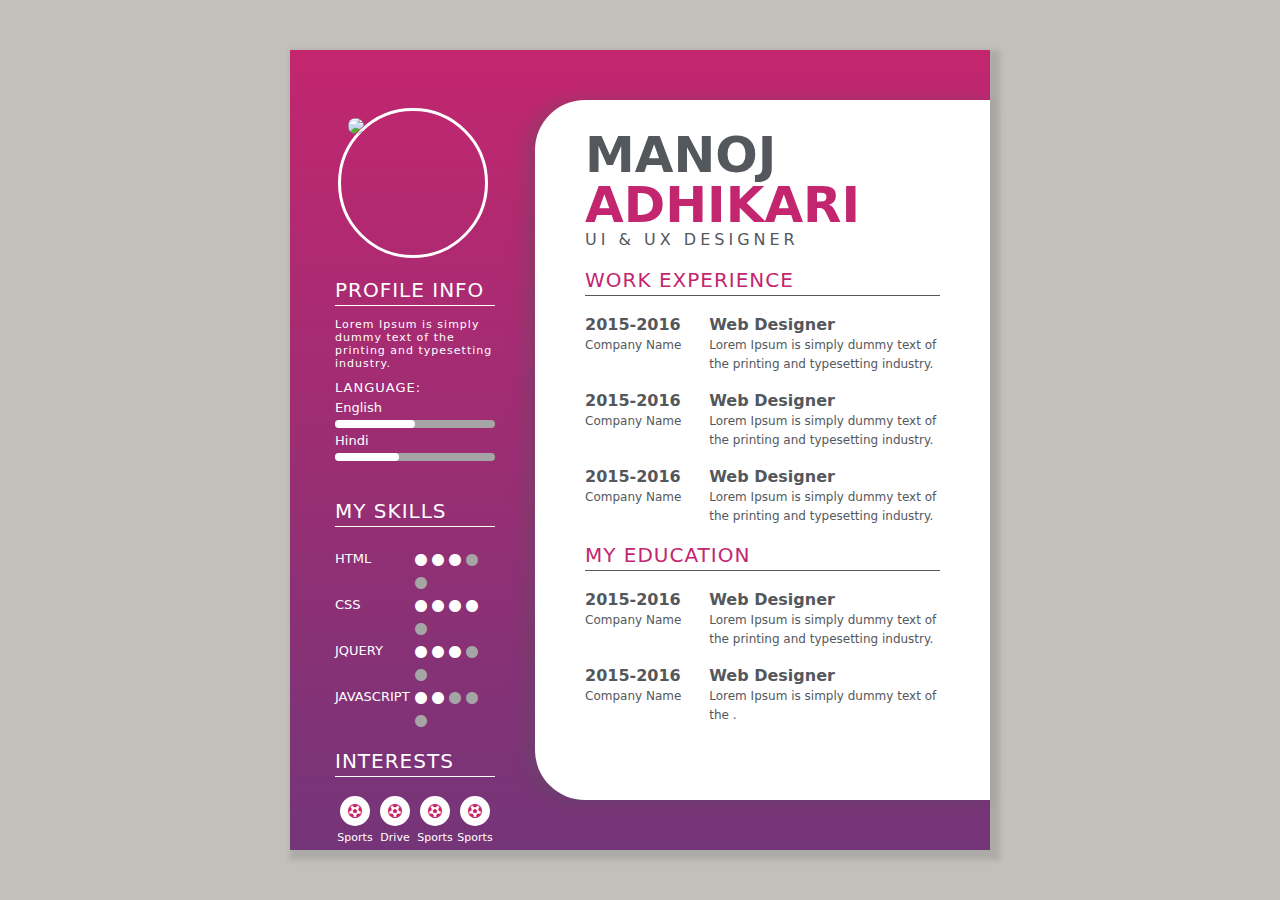
==== commit 7c247380: "joo" ====
--- a/index.html
+++ b/index.html
@@ -1,125 +1,163 @@
 <!DOCTYPE html>
 <html>
-	<head>
-		<link rel="stylesheet" href="style.css">
-		<link href='https://fonts.googleapis.com/css?family=Open+Sans:300,400,600' rel='stylesheet' type='text/css'>
-<link href='https://fonts.googleapis.com/css?family=Raleway:100' rel='stylesheet' type='text/css'>
-<link href='https://fonts.googleapis.com/css?family=Montserrat' rel='stylesheet' type='text/css'>
-	</head>
-	<body>
-<header>
-<div class="header">
-	<h1>Sami Saario</h1>
-<h3>Digital Marketing Associate</h3>
+<head>
+	<meta charset="utf-8">
+	<meta name="viewport" content="width=device-width, initial-scale=1">
+	<title></title>
+	<link rel="stylesheet" type="text/css" href="style.css">
+	<link rel="stylesheet" href="https://cdnjs.cloudflare.com/ajax/libs/font-awesome/4.7.0/css/font-awesome.min.css">
+</head>
+<body>
+
+<div class="resume-main">
+	<div class="left-box">
+		<br><br>
+		<div class="profile">
+			<img src="image/profile.jpg">
+		</div>
+		<div class="content-box">
+		<h2>Profile Info</h2>
+		<hr class="hr1">
+		<p class="p1">Lorem Ipsum is simply dummy text of the printing and typesetting industry. </p>
+
+		<h3>Language:</h3>
+		<p class="p2">English</p>
+		<div id="progress"></div>
+		<p class="p2">Hindi</p>
+		<div id="progress1"></div>
+
+		<br><br>
+		<h2>My Skills</h2>
+		<hr class="hr1">
+		<br>
+		<div class="col-div-6"><p class="p2">HTML</p></div>
+		<div class="col-div-6">
+			<i class="fa fa-circle circle"></i>
+			<i class="fa fa-circle circle"></i>
+			<i class="fa fa-circle circle"></i>
+			<i class="fa fa-circle circle1"></i>
+			<i class="fa fa-circle circle1"></i>
+		</div>
+			<div class="clearfix"></div>
+		<div class="col-div-6"><p class="p2">CSS</p></div>
+		<div class="col-div-6">
+			<i class="fa fa-circle circle"></i>
+			<i class="fa fa-circle circle"></i>
+			<i class="fa fa-circle circle"></i>
+			<i class="fa fa-circle circle"></i>
+			<i class="fa fa-circle circle1"></i>
+		</div>
+			<div class="clearfix"></div>
+		<div class="col-div-6"><p class="p2">JQUERY</p></div>
+		<div class="col-div-6">
+			<i class="fa fa-circle circle"></i>
+			<i class="fa fa-circle circle"></i>
+			<i class="fa fa-circle circle"></i>
+			<i class="fa fa-circle circle1"></i>
+			<i class="fa fa-circle circle1"></i>
+		</div>
+			<div class="clearfix"></div>
+		<div class="col-div-6"><p class="p2">JAVASCRIPT</p></div>
+		<div class="col-div-6">
+			<i class="fa fa-circle circle"></i>
+			<i class="fa fa-circle circle"></i>
+			<i class="fa fa-circle circle1"></i>
+			<i class="fa fa-circle circle1"></i>
+			<i class="fa fa-circle circle1"></i>
+		</div>
+
+			<div class="clearfix"></div>
+			<br>
+			<h2>interests</h2>
+			<hr class="hr1">
+			<br>
+			<div class="col-div-3 col3">
+				<i class="fa fa-futbol-o in"></i>
+				<span class="inp">Sports</span>
+			</div>
+			<div class="col-div-3 col3">
+				<i class="fa fa-futbol-o in"></i>
+				<span class="inp">Drive</span>
+			</div>
+			<div class="col-div-3 col3">
+				<i class="fa fa-futbol-o in"></i>
+				<span class="inp">Sports</span>
+			</div>
+			<div class="col-div-3 col3">
+				<i class="fa fa-futbol-o in"></i>
+				<span class="inp">Sports</span>
+			</div>
+		</div>
+	</div>
+
+	<div class="right-box">
+		<h1>
+			Manoj<br>
+			<span>Adhikari</span>
+		</h1>
+		<p class="p3">UI & UX DESIGNER</p>
+
+		<br>	
+		<h2 class="heading">Work Experience</h2>
+		<hr class="hr2">
+		<br>
+		<div class="col-div-4">
+			<p class="p5">2015-2016</p>
+			<span class="span1">Company Name</span>
+		</div>
+		<div class="col-div-8">
+			<p class="p5">Web Designer</p>
+			<span class="span1">Lorem Ipsum is simply dummy text of the printing and typesetting industry.</span>
+		</div>
+		<div class="clearfix"></div>
+		<br>
+		<div class="col-div-4">
+			<p class="p5">2015-2016</p>
+			<span class="span1">Company Name</span>
+		</div>
+		<div class="col-div-8">
+			<p class="p5">Web Designer</p>
+			<span class="span1">Lorem Ipsum is simply dummy text of the printing and typesetting industry.</span>
+		</div>
+		<div class="clearfix"></div>
+		<br>
+		<div class="col-div-4">
+			<p class="p5">2015-2016</p>
+			<span class="span1">Company Name</span>
+		</div>
+		<div class="col-div-8">
+			<p class="p5">Web Designer</p>
+			<span class="span1">Lorem Ipsum is simply dummy text of the printing and typesetting industry.</span>
+		</div>
+		<div class="clearfix"></div>
+
+		<br>	
+		<h2 class="heading">My Education</h2>
+		<hr class="hr2">
+		<br>
+		<div class="col-div-4">
+			<p class="p5">2015-2016</p>
+			<span class="span1">Company Name</span>
+		</div>
+		<div class="col-div-8">
+			<p class="p5">Web Designer</p>
+			<span class="span1">Lorem Ipsum is simply dummy text of the printing and typesetting industry.</span>
+		</div>
+		<div class="clearfix"></div>
+		<br>
+		<div class="col-div-4">
+			<p class="p5">2015-2016</p>
+			<span class="span1">Company Name</span>
+		</div>
+		<div class="col-div-8">
+			<p class="p5">Web Designer</p>
+			<span class="span1">Lorem Ipsum is simply dummy text of the .</span>
+		</div>
+		<div class="clearfix"></div>
+	</div>
+	<div class="clearfix"></div>
+
 </div>
-<img src="cvkuva.jpg" class="cvkuva" alt="profile picture">
 
-</header>
-<nav>
-		<a href="https://sas00021.github.io/index.html">Home</a>
-		<a href="https://sas00021.github.io/portfolio.html">Portfolio</a>
-		<a href="#contact">Contact</a>
-</nav>
-<aside>	
-<h2>Interests</h2>
-	<ul>
-		<li>Photography</li>
-		<li>Football</li>
-		<li>Fashion</li>
-		<li>Sneakers</li>
-		<li>Esports</li>
-	</ul>
-<h2>Skills</h2>
-<div class="skills">
-<h3>Software</h3>
-		<div>
-<progress value="80" max="100">80</progress> 
-Google Analytics
-<br>
-<progress value="80" max="100">80</progress> 
-Adobe software
-<br>
-<progress value="90" max="100">90</progress> 
-Shopify
-<br>
-<progress value="70" max="100">70</progress> 
-Klaviyo
-		</div>
-</div>
-<div class="skills">
-<h3>Languages</h3>
-		<div>
-<progress value="100" max="100">100</progress> 
-Finnish
-<br>
-<progress value="80" max="100">80</progress> 
-English
-<br>
-<progress value="60" max="100">60</progress> 
-Swedish
-		</div>
-</div>
-<h2>Contact</h2>
-<ol>
-		<li><i class="material-icons">location_city</i> Espoo</li>
-		<li><i class="material-icons">email</i> sas00021@laurea.fi</li>
-		<li><i class="material-icons">phone_android</i> 0503137493</li>
-	</ol>
-</div>
-</aside>
-<section>
-		<h2>About</h2>
-		<p>I am a 30 year old Digital Marketing Associate working in Ecommerce.</p>
-<h2>Work experience</h2>
-<article>
-	<h4>2021-</h4>
-	<div class="article">
-	<h4>Kalevala Koru Oy</h4>
-	<p>Digital Marketing Associate</p>
-	</div>
-</article>
-<article>
-	<h4>2020-2020</h4>
-	<div class="article">
-	<h4>Villada Travel Group Oy</h4>
-	<p>Digital Marketing Trainee</p>
-	</div>
-</article>
-<article>
-	<h4>2019-2019</h4>
-	<div class="article">
-	<h4>JD Sports</h4>
-	<p>Sales Assistant</p>
-	</div>
-</article>
-<article>
-	<h4>2015-2019</h4>
-	<div class="article">
-	<h4>XXL Sports & Outdoor</h4>
-	<p>Sales Assistant</p>
-	</div>
-</article>
-<h2>Education</h2>
-<article>
-	<h4>2017-2021</h4>
-	<div class="article">
-	<h4>Laurea UAS</h4>
-	<p>Business management and Digital marketing</p>
-	</div>
-</article>
-<article>
-	<h4>2014-2015</h4>
-	<div class="article">
-	<h4>Omnia Vocational Institute</h4>
-	<p>Vocational qualification in B&A</p>
-	</div>
-</article>
-</section>
-<footer id="contact">
-<a href="mailto:email@example.com">Send Email</a>
-<address>
-Esimerkkikatu 1, 00100 Helsinki
-</address>
-</footer>
-	</body>
-</html>
+</body>
+</html>--- a/style.css
+++ b/style.css
@@ -1,109 +1,68 @@
-body {
-background-color: #2F3E46;
-max-width: 1080px;
-  margin: auto;
+:root{
+	--background: #c3c0ba;
+	--white: #fff;
+	--one: #c3266f;
+	--two: #743578;
+	--black: #54585d;
+	--process: #a5a5a5;
 }
-header {
-background-color: #354F52;
-color: White;
-height: 200px;
-text-align: center;
+*{margin:0px; padding:0px; box-sizing: border-box; font-family: system-ui;}
+body{background: var(--background);}
+.col-div-3{width: 25%; float: left;}
+.col-div-7{width: 75%; float: left;}
+.col-div-4{width: 35%; float: left;}
+.col-div-8{width: 65%; float: left;}
+.col-div-6{width: 50%; float: left; position: relative;}
+.clearfix{clear: both;}
+.resume-main{width: 700px; height: 800px; 
+	background: linear-gradient(var(--one), var(--two));
+	margin: 50px auto;
+	box-shadow:5px 5px 5px 5px #54585d33;
 }
-nav {
-background-color: #2F3E46;
-color: White;
-height: 50px;
-padding: 5px 60px;
+.left-box{width: 35%; float: left; height: 700px;}
+.right-box{width: 65%; float: left; background-color: var(--white); height: 700px;
+	margin: 50px 0px; border-radius: 50px 0px 0px 50px; padding:30px 50px;
+	box-shadow: -7px 2px 15px 2px #54585d52;}
+.profile{width: 150px; height: 150px; border: 3px solid var(--white); 
+	padding: 7px; border-radius: 50%; margin: 20px auto;}
+.profile img{width: 100%; border-radius: 50%;}
+.content-box{    padding: 0px 40px 0px 45px;}
+.content-box h2{text-transform: uppercase;font-weight: 500;color: var(--white); 
+	letter-spacing: 1px; font-size: 20px;}
+.hr1{border: none; height: 1px; background: var(--white); margin-top: 3px;}
+.p1{font-size: 11px;color: var(--white);letter-spacing: 1px;padding-top: 12px;}
+#progress {background: var(--process);border-radius: 13px;height: 8px;width: 100%;}
+#progress:after {
+    content: '';
+    display: block;
+    background: var(--white);
+    width: 50%;
+    height: 100%;
+    border-radius: 9px;
 }
-section {
-background-color: #52796F;
-padding: 20px;
+#progress1 {background: var(--process);border-radius: 13px;height: 8px;width: 100%;}
+#progress1:after {
+    content: '';
+    display: block;
+    background: var(--white);
+    width: 40%;
+    height: 100%;
+    border-radius: 9px;
 }
-article {
-height: 100px;
-width: 400px;
-background-color: #354F52;
-padding: 20px;
-margin: 10px;
+.content-box h3{font-size: 13px;text-transform: uppercase;letter-spacing: 1px;padding-top: 10px;
+    color: white;font-weight: 500;
 }
-aside {
-float: right;
-background-color: #CAD2C5;
-padding: 50px;
-}
-footer {
-background-color: #354F52;
-color: White;
-height: 100px;
-text-align: center;
-padding: 50px;
-}
-h1 {
-font-size: 50px;
-line-height: 50px;
-margin: 0;
-}
-h3 {
-font-size: 20px;
-text-align: left;
-line-height: 20px;
-margin: 0;
-}
-p {
-color: #CAD2C5;
-font-size: 16px; 
-}
-ol {
-padding: 0px 10px;
-list-style-type: none;
-}
-ul {list-style-type: square;
-}
-a {
-line-height: 50px;
-color: #FFFFFF;
-border: 2px solid #FFFFFF;
-margin-left: 5px;
-padding: 5px 5px;
-}
-.row {
-display: flex;
-flex-wrap: wrap;
-padding: 10px;
-}
-.column {
-  flex: 50%;
-  padding: 0 4px;
-}
-.column img {
-  width: 300px;
-  margin-top: 8px;
-  vertical-align: middle;
-}
-.text {
-width: 600px;
-background-color: #354F52;
-padding: 20px;
-}
-.cvkuva {
-border-radius: 50%;
-width: 150px;
-float: right;
-padding: 30px 100px;
-}
-.header {
-float: left;
-padding: 60px;
-}
-.article {
-width: 300px;
-float: right;
-text-align: left;
-}
-h4 {
-display: inline;
-}
-.skills {
-padding: 10px 0px;
-line-height: 25px;
-}+.p2{font-size: 13px; margin-bottom: 5px; margin-top: 5px; color: var(--white);}
+.circle{color:var(--white); font-size: 14px!important; margin-top: 7px;}
+.circle1{color:var(--process); font-size: 14px!important; margin-top: 7px;}
+.in{background:var(--white);color: var(--one);padding: 8px;border-radius: 20px; font-size: 14px!important;}
+.inp{color: var(--white); font-size: 11px;}
+.col3{text-align: center;}
+h1{font-size: 50px; text-transform: uppercase; color: var(--black); line-height: 50px;}
+h1 span{color: var(--one);}
+.p3{letter-spacing: 4px;color: #54585d; font-weight: 500;}
+.heading{text-transform: uppercase;font-weight: 500;color: var(--one); 
+	letter-spacing: 1px; font-size: 20px;}
+.hr2{border: none; height: 1px; background: var(--black); margin-top: 3px;}
+.p5{font-weight: 700;color: var(--black);}
+.span1{font-size: 12px;color: var(--black);}
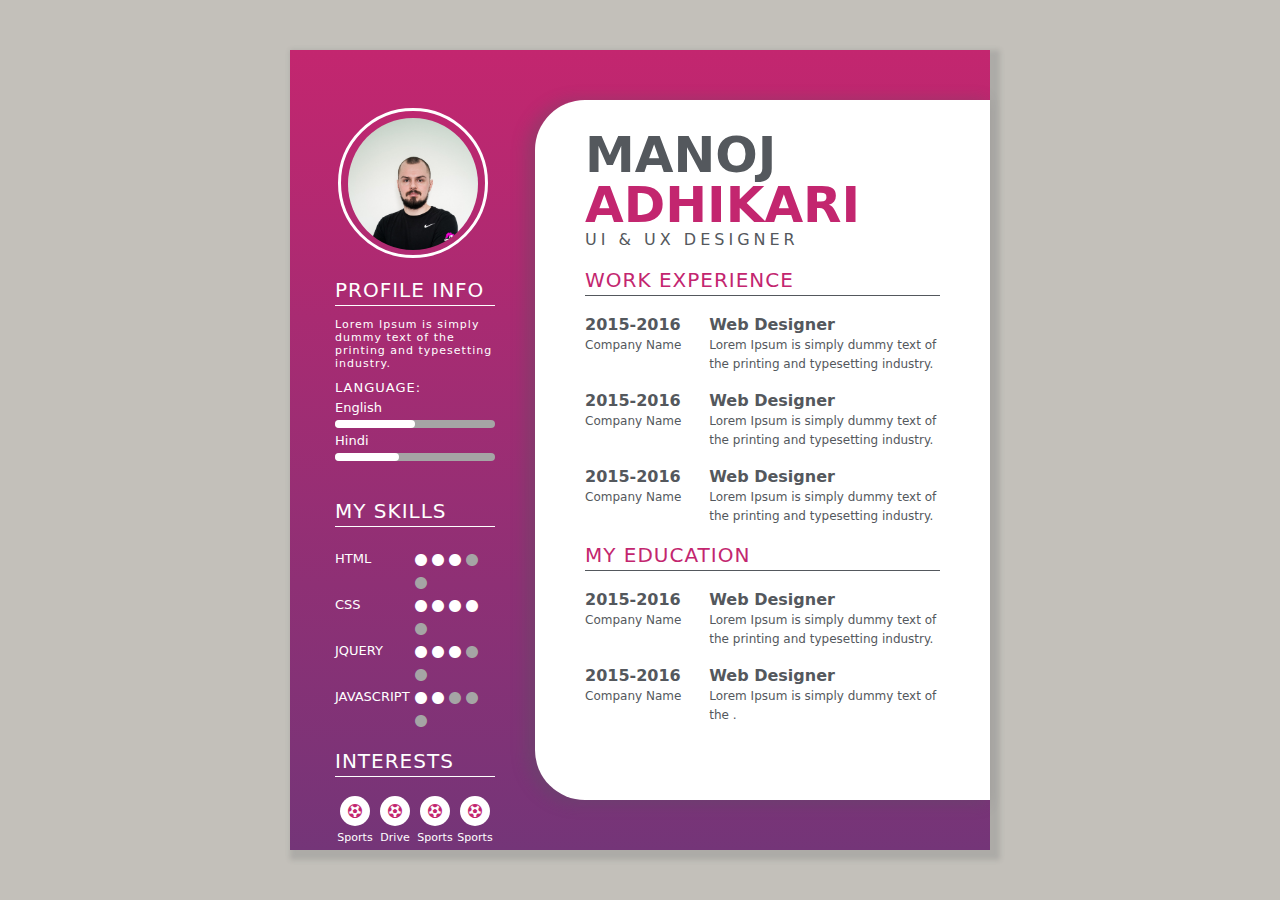
==== commit e2fb6162: "Update index.html" ====
--- a/index.html
+++ b/index.html
@@ -13,7 +13,7 @@
 	<div class="left-box">
 		<br><br>
 		<div class="profile">
-			<img src="image/profile.jpg">
+			<img src="cvkuva.jpg">
 		</div>
 		<div class="content-box">
 		<h2>Profile Info</h2>
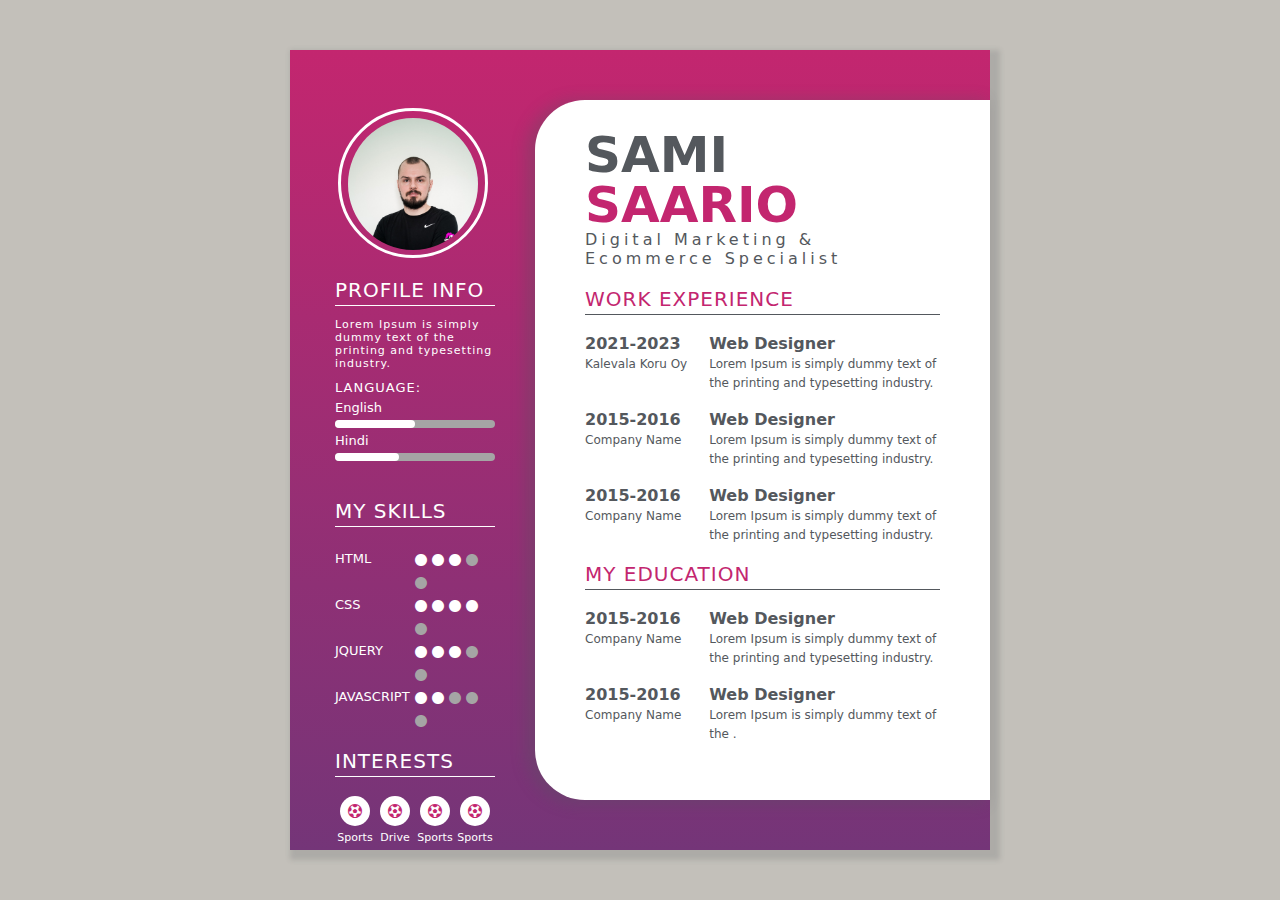
==== commit f858779a: "Update index.html" ====
--- a/index.html
+++ b/index.html
@@ -92,18 +92,18 @@
 
 	<div class="right-box">
 		<h1>
-			Manoj<br>
-			<span>Adhikari</span>
+			Sami<br>
+			<span>Saario</span>
 		</h1>
-		<p class="p3">UI & UX DESIGNER</p>
+		<p class="p3">Digital Marketing & Ecommerce Specialist</p>
 
 		<br>	
 		<h2 class="heading">Work Experience</h2>
 		<hr class="hr2">
 		<br>
 		<div class="col-div-4">
-			<p class="p5">2015-2016</p>
-			<span class="span1">Company Name</span>
+			<p class="p5">2021-2023</p>
+			<span class="span1">Kalevala Koru Oy</span>
 		</div>
 		<div class="col-div-8">
 			<p class="p5">Web Designer</p>
